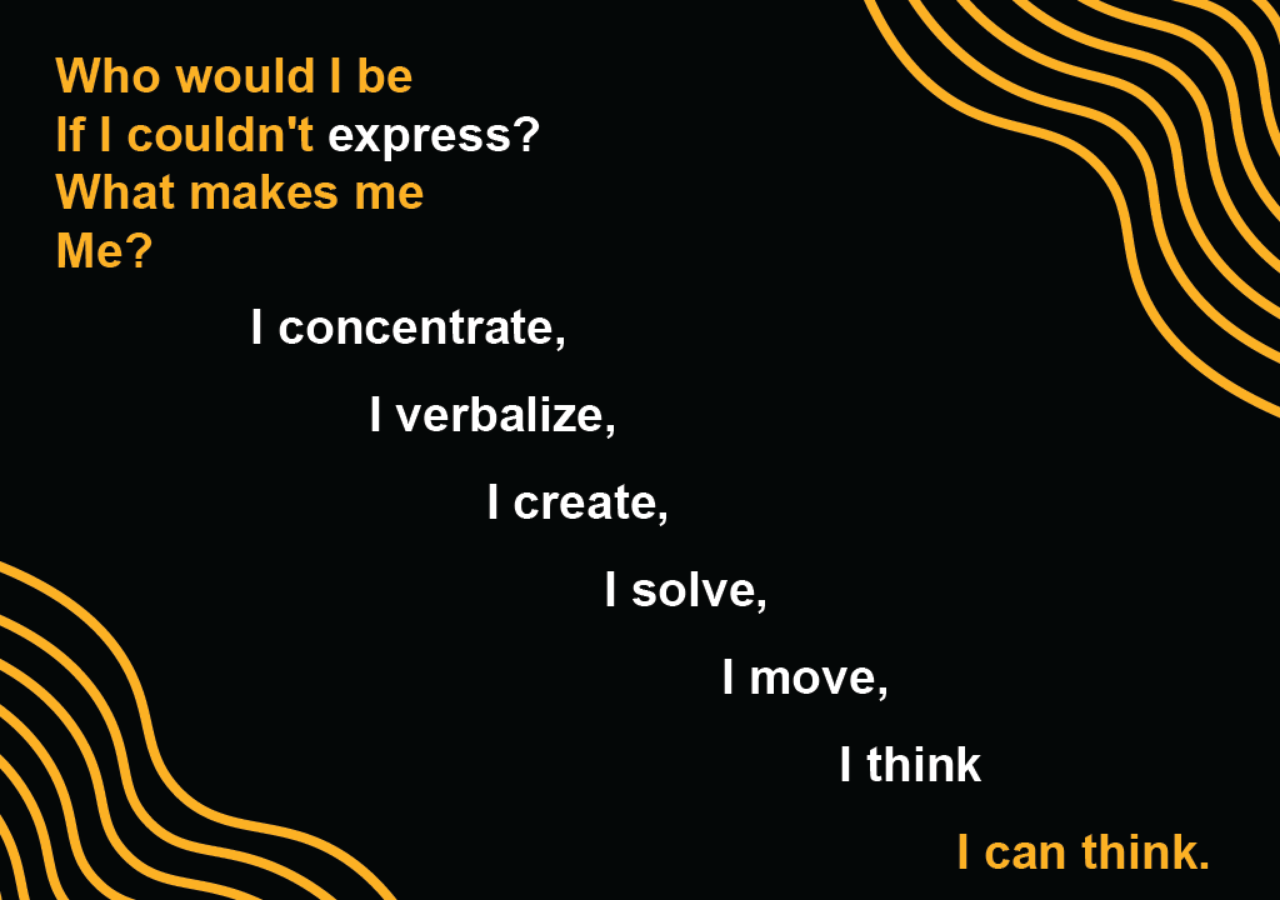
==== page1.html @ fada4e23 "details" ====
<!DOCTYPE html>
<html lang="en">
<head>
    <meta charset="UTF-8">
    <meta name="viewport" content="width=device-width, initial-scale=1.0">
    <title>Page 1</title>
    <link rel="stylesheet" href="pageStyle.css">
</head>
<body class="page1">
    <!-- <h1>Who would I be <br>
        If I couldn't express?<br>
        What makes me <br>
        Me? </h1>

    <h1>I concentrate,</h1>
    <h1>I verbalize, </h1>
    <h1>I create, </h1>
    <h1>I solve, </h1>
    <h1>I move, </h1>
    <h1>I think </h1>
    <h1>I can think. </h1> -->
</body>
</html>
---- pageStyle.css ----
/* page1.html */
body.page1 {
  margin: 100;
  padding: 0;
  font-family: Arial, sans-serif;
  background-image: url('frontal.png');
  background-size: cover ;
  background-repeat: no-repeat; 
  background-color: black;
}

/* page2.html */
body.page2 {
  background-color: black;
  background-image: url('parietal.png');
  background-size: cover ;
  background-repeat: no-repeat; 
}

/* page3.html */
body.page3 {
  background-color: black;
  background-image: url('temporal.png');
  background-size: cover ;
  background-repeat: no-repeat; 
}

/* page4.html */
body.page4 {
  background-color: black;
  background-image: url('occipital.png');
  background-size: cover ;
  background-repeat: no-repeat; 
}
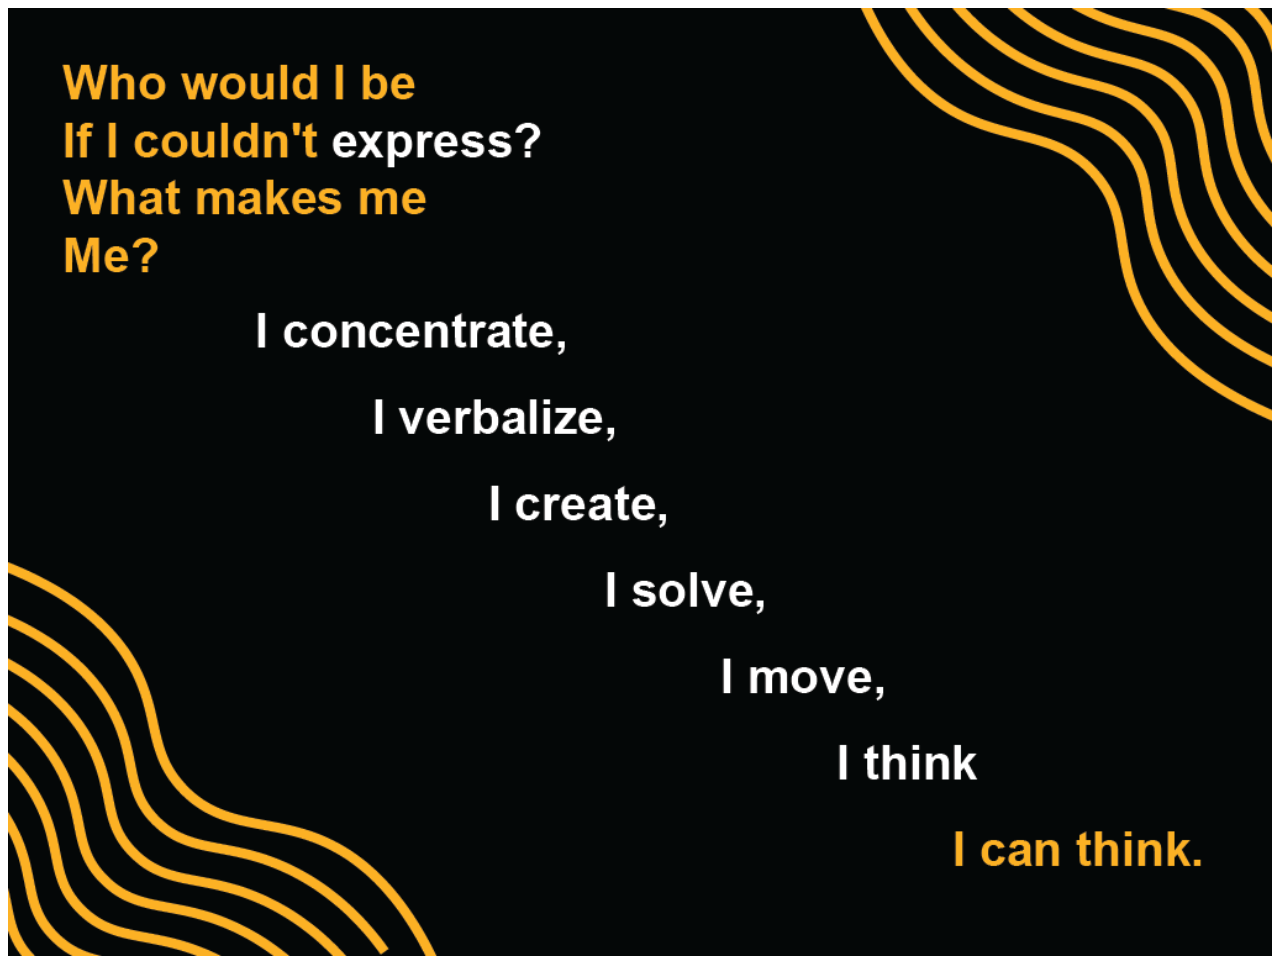
==== commit faf317c8: "full img" ====
--- a/page1.html
+++ b/page1.html
@@ -19,5 +19,6 @@
     <h1>I move, </h1>
     <h1>I think </h1>
     <h1>I can think. </h1> -->
+    <img class="pic" src="frontal.png" alt="">
 </body>
 </html>--- a/pageStyle.css
+++ b/pageStyle.css
@@ -3,32 +3,37 @@
   margin: 100;
   padding: 0;
   font-family: Arial, sans-serif;
-  background-image: url('frontal.png');
+  /* background-image: url('frontal.png');
   background-size: cover ;
   background-repeat: no-repeat; 
-  background-color: black;
+  background-color: black; */
 }
 
 /* page2.html */
 body.page2 {
-  background-color: black;
+  /* background-color: black;
   background-image: url('parietal.png');
   background-size: cover ;
-  background-repeat: no-repeat; 
+  background-repeat: no-repeat;  */
+}
+.pic {
+  height: 100%;
+  width: 100%;
+  background-repeat: no-repeat;
 }
 
 /* page3.html */
 body.page3 {
-  background-color: black;
+  /* background-color: black;
   background-image: url('temporal.png');
   background-size: cover ;
-  background-repeat: no-repeat; 
+  background-repeat: no-repeat;  */
 }
 
 /* page4.html */
 body.page4 {
-  background-color: black;
+  /* background-color: black;
   background-image: url('occipital.png');
-  background-size: cover ;
-  background-repeat: no-repeat; 
+  background-size:cover ;
+  background-repeat: no-repeat;  */
 }